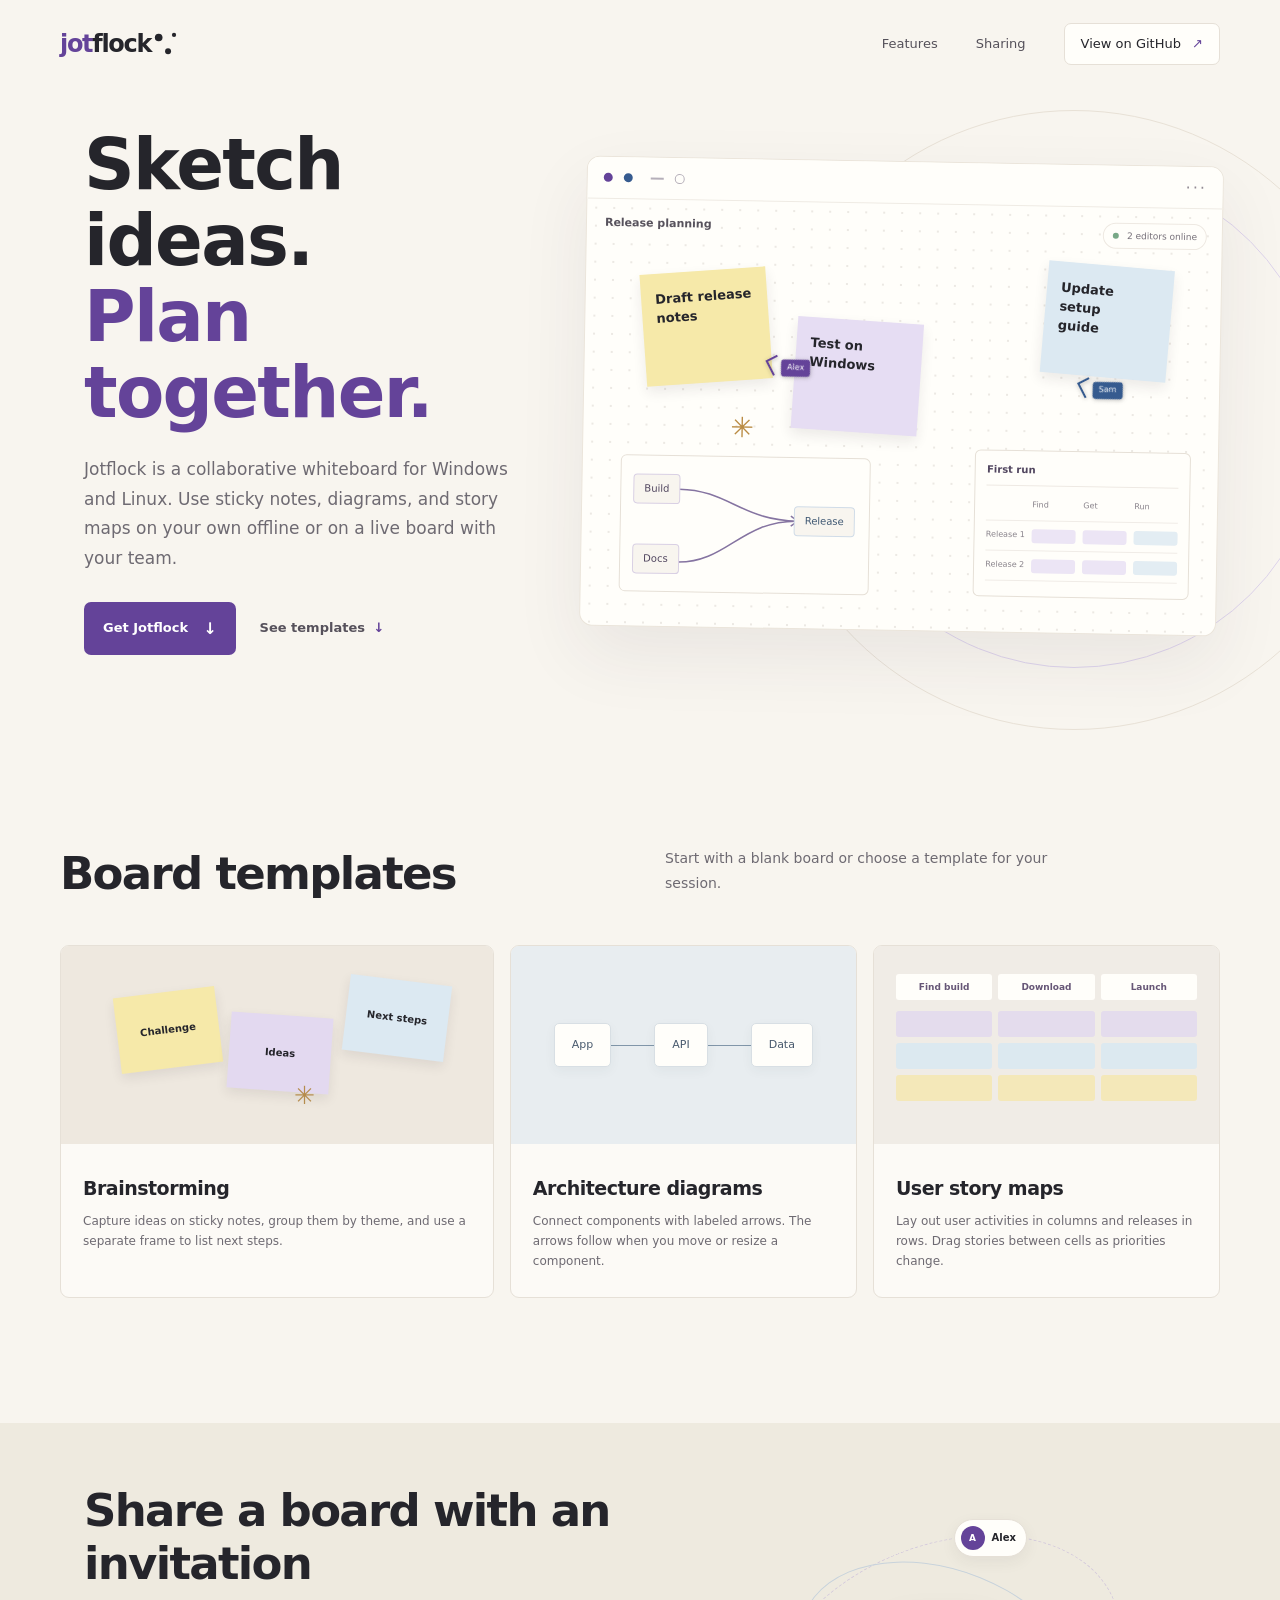
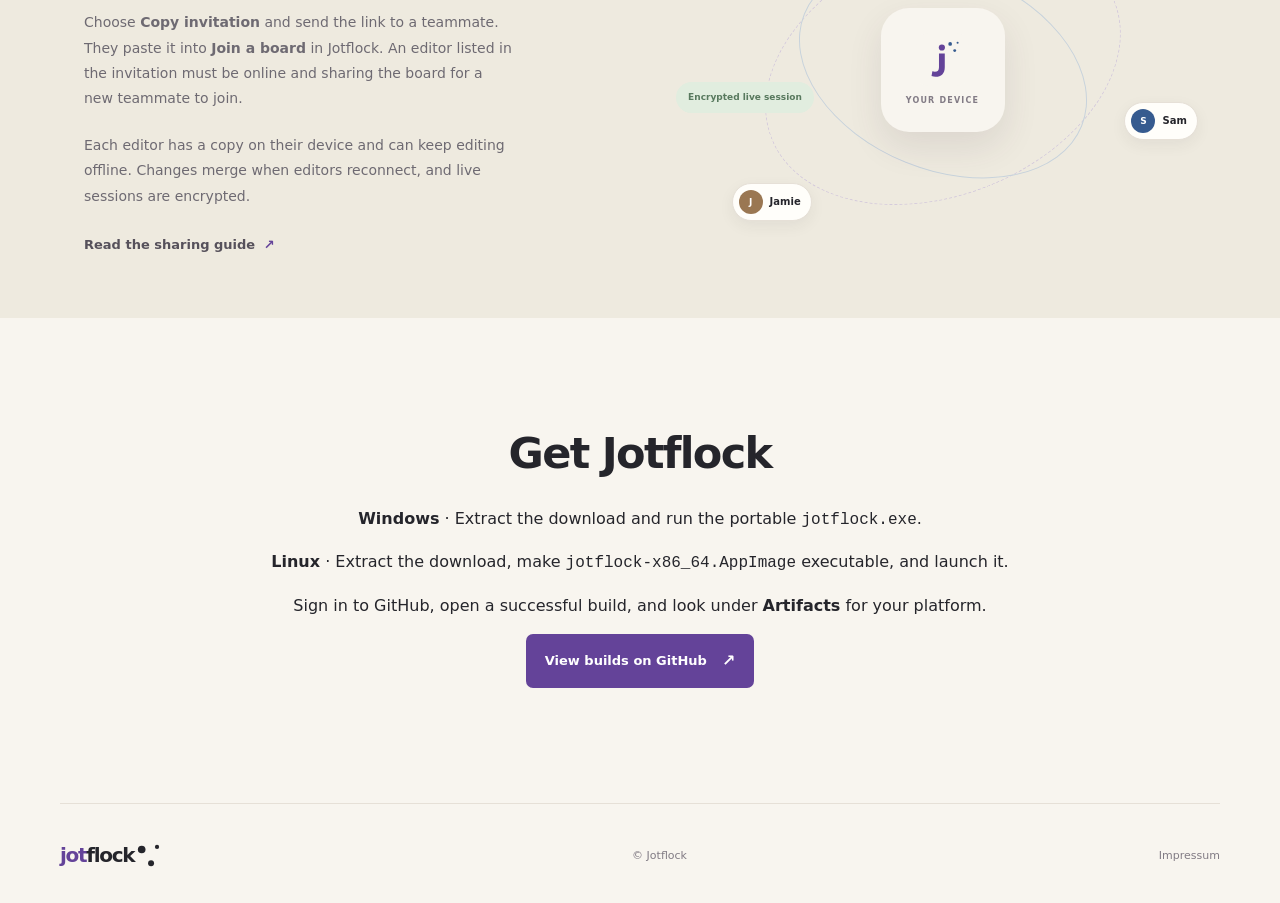
==== html/index.html @ d2d6084c "refactor: enhance application stability and functionality" ====
<!doctype html>
<html lang="en">
<head>
  <meta charset="utf-8">
  <meta name="viewport" content="width=device-width, initial-scale=1">
  <meta name="theme-color" content="#f8f5ef">
  <meta name="description" content="Jotflock is a collaborative whiteboard for Windows and Linux. Brainstorm, draw diagrams and map user stories on boards you can edit offline.">
  <title>Jotflock | Collaborative whiteboard for Windows and Linux</title>
  <link rel="icon" href="favicon.ico" sizes="16x16 32x32 48x48">
  <link rel="stylesheet" href="styles.css">
</head>
<body>
  <header class="site-header wrap">
    <a class="brand" href="#top" aria-label="Jotflock home">
      <span class="brand-jot">jot</span>
      <span class="brand-flock">flock
        <svg viewBox="154 40 54 54" width="23" height="23" fill="currentColor" aria-hidden="true">
          <defs>
            <g id="flock-dots">
              <circle cx="165" cy="53" r="9"/>
              <circle cx="187" cy="85" r="7"/>
              <circle cx="201" cy="47" r="5"/>
            </g>
          </defs>
          <use href="#flock-dots"/>
        </svg>
      </span>
    </a>
    <nav aria-label="Main navigation">
      <a href="#features">Features</a>
      <a href="#how-it-works">Sharing</a>
      <a class="nav-cta" href="https://github.com/janchri/jotflock">View on GitHub <span aria-hidden="true">↗</span></a>
    </nav>
  </header>

  <main id="top">
    <section class="hero wrap">
      <div class="hero-copy">
        <h1>Sketch ideas.<br><em>Plan together.</em></h1>
        <p class="intro">Jotflock is a collaborative whiteboard for Windows and Linux. Use sticky notes, diagrams, and story maps on your own offline or on a live board with your team.</p>
        <div class="hero-actions">
          <a class="button button-primary" href="#get-started">Get Jotflock <span aria-hidden="true">↓</span></a>
          <a class="text-link" href="#features">See templates <span aria-hidden="true">↓</span></a>
        </div>
      </div>

      <div class="canvas-scene" role="img" aria-label="Example release planning board with sticky notes, a release diagram, and a story map for running the app">
        <div class="canvas-toolbar"><span class="tool-dot violet"></span><span class="tool-dot blue"></span><span class="tool-line"></span><span class="tool-circle"></span><span class="tool-more">···</span></div>
        <div class="canvas-label">Release planning</div>
        <div class="board-grid"></div>
        <div class="sticky sticky-yellow">Draft release<br>notes</div>
        <div class="sticky sticky-lilac">Test on<br>Windows</div>
        <div class="sticky sticky-blue">Update setup<br>guide</div>
        <div class="idea-star" aria-hidden="true">✳</div>
        <div class="diagram-card">
          <span class="diagram-node node-one">Build</span>
          <span class="diagram-node node-two">Docs</span>
          <span class="diagram-node node-three">Release</span>
          <svg viewBox="0 0 220 110" aria-hidden="true">
            <path d="M43 18 C92 18 105 48 162 48 M42 91 C92 91 105 48 162 48"/>
            <path d="m155 43 7 5-7 5"/>
          </svg>
        </div>
        <div class="story-card">
          <div class="story-head">First run</div>
          <div class="story-row story-columns"><span></span><span>Find</span><span>Get</span><span>Run</span></div>
          <div class="story-row"><span>Release 1</span><i></i><i></i><i></i></div>
          <div class="story-row"><span>Release 2</span><i></i><i></i><i></i></div>
        </div>
        <div class="cursor cursor-violet"><span>Alex</span></div><div class="cursor cursor-blue"><span>Sam</span></div>
        <div class="canvas-caption"><span class="caption-pulse"></span> 2 editors online</div>
      </div>
      <div class="hero-orbit orbit-one"></div><div class="hero-orbit orbit-two"></div>
    </section>

    <section class="features section wrap" id="features">
      <div class="section-heading">
        <h2>Board templates</h2>
        <p>Start with a blank board or choose a template for your session.</p>
      </div>
      <div class="feature-grid">
        <article class="feature feature-large">
          <div class="feature-art art-notes" aria-hidden="true"><span class="mini-sticky one">Challenge</span><span class="mini-sticky two">Ideas</span><span class="mini-sticky three">Next steps</span><span class="art-spark">✳</span></div>
          <div class="feature-copy"><h3>Brainstorming</h3><p>Capture ideas on sticky notes, group them by theme, and use a separate frame to list next steps.</p></div>
        </article>
        <article class="feature">
          <div class="feature-art art-architecture" aria-hidden="true"><div class="arch-node">App</div><div class="arch-node">API</div><div class="arch-node">Data</div><span class="arch-link link-a"></span><span class="arch-link link-b"></span></div>
          <div class="feature-copy"><h3>Architecture diagrams</h3><p>Connect components with labeled arrows. The arrows follow when you move or resize a component.</p></div>
        </article>
        <article class="feature">
          <div class="feature-art art-map" aria-hidden="true"><div class="map-labels"><span>Find build</span><span>Download</span><span>Launch</span></div><div class="map-lane"><i></i><i></i><i></i></div><div class="map-lane"><i></i><i></i><i></i></div><div class="map-lane"><i></i><i></i><i></i></div></div>
          <div class="feature-copy"><h3>User story maps</h3><p>Lay out user activities in columns and releases in rows. Drag stories between cells as priorities change.</p></div>
        </article>
      </div>
    </section>

    <section class="local-first" id="how-it-works">
      <div class="local-inner wrap">
        <div class="local-copy">
          <h2>Share a board with an invitation</h2>
          <p>Choose <strong>Copy invitation</strong> and send the link to a teammate. They paste it into <strong>Join a board</strong> in Jotflock. An editor listed in the invitation must be online and sharing the board for a new teammate to join.</p>
          <p>Each editor has a copy on their device and can keep editing offline. Changes merge when editors reconnect, and live sessions are encrypted.</p>
          <a class="text-link" href="https://github.com/janchri/jotflock#encrypted-live-collaboration">Read the sharing guide <span aria-hidden="true">↗</span></a>
        </div>
        <div class="local-visual" role="img" aria-label="Illustration of three teammates connected to your device in an encrypted live session">
          <div class="local-ring ring-back"></div><div class="local-ring ring-front"></div>
          <div class="local-device"><img src="assets/jotflock.svg" alt=""><span>YOUR DEVICE</span></div>
          <div class="local-peer peer-one"><span class="peer-avatar">A</span><span>Alex</span></div>
          <div class="local-peer peer-two"><span class="peer-avatar">S</span><span>Sam</span></div>
          <div class="local-peer peer-three"><span class="peer-avatar">J</span><span>Jamie</span></div>
          <div class="local-connection">Encrypted live session</div>
        </div>
      </div>
    </section>

    <section class="closing wrap" id="get-started">
      <h2>Get Jotflock</h2>
      <p><strong>Windows</strong> &middot; Extract the download and run the portable <code>jotflock.exe</code>.</p>
      <p><strong>Linux</strong> &middot; Extract the download, make <code>jotflock-x86_64.AppImage</code> executable, and launch it.</p>
      <p>Sign in to GitHub, open a successful build, and look under <strong>Artifacts</strong> for your platform.</p>
      <a class="button button-primary" href="https://github.com/janchri/jotflock/actions/workflows/build.yml">View builds on GitHub <span aria-hidden="true">↗</span></a>
    </section>
  </main>
  <footer class="site-footer wrap">
    <a class="brand" href="#top" aria-label="Jotflock home">
      <span class="brand-jot">jot</span>
      <span class="brand-flock">flock
        <svg viewBox="154 40 54 54" width="23" height="23" fill="currentColor" aria-hidden="true">
          <use href="#flock-dots"/>
        </svg>
      </span>
    </a>
    <span>© Jotflock</span>
    <nav class="footer-links" aria-label="Legal">
      <a href="impressum.html">Impressum</a>
    </nav>
  </footer>
</body>
</html>
---- html/styles.css ----
:root{color-scheme:light;--paper:#f8f5ef;--ink:#25252b;--muted:#6e6a72;--violet:#644399;--violet-dark:#4d3475;--blue:#365b8f;--line:#e6e0d7;--white:#fffefa}
*{box-sizing:border-box}html{scroll-behavior:smooth}body{margin:0;background:var(--paper);color:var(--ink);font-family:Inter,ui-sans-serif,system-ui,-apple-system,BlinkMacSystemFont,"Segoe UI",sans-serif;font-size:16px;line-height:1.6}a{color:inherit;text-decoration:none}.wrap{width:min(1160px,calc(100% - 64px));margin-inline:auto}.site-header{height:88px;display:flex;align-items:center;justify-content:space-between;position:relative;z-index:5}.brand{font-family:inherit;font-size:24px;font-weight:600;letter-spacing:-1.3px;display:inline-flex;align-items:center}.brand-jot{color:var(--violet);font-weight:800}.brand-flock{display:inline-flex;align-items:center;gap:3px}.site-header nav{display:flex;align-items:center;gap:38px;font-size:13px;color:#55515a}.site-header nav a:hover,.text-link:hover{color:var(--violet)}.nav-cta{background:#fffefa;border:1px solid var(--line);padding:10px 16px;border-radius:7px;color:var(--ink)!important}.nav-cta span{color:var(--violet);margin-left:7px}
.hero{min-height:640px;display:grid;grid-template-columns:.88fr 1.12fr;align-items:center;gap:22px;position:relative;padding:20px 0 66px}.hero-copy{position:relative;z-index:2;padding:12px 0 0 24px}.eyebrow{font-size:11px;letter-spacing:1.8px;text-transform:uppercase;font-weight:700;color:var(--violet);margin:0 0 22px}.eyebrow-dot{display:inline-block;width:7px;height:7px;border-radius:50%;background:var(--violet);margin:0 8px 1px 0;box-shadow:0 0 0 4px #64439918}h1,h2,h3,p{margin-top:0}h1,h2,h3{font-family:inherit;letter-spacing:-1.7px}h1{font-size:clamp(48px,5.5vw,72px);line-height:1.08;margin:0 0 24px;font-weight:600}h1 em,h2 em{font-style:normal;color:var(--violet)}.intro{font-size:17px;line-height:1.75;color:var(--muted);max-width:430px;margin-bottom:28px}.hero-actions{display:flex;align-items:center;gap:24px}.button{display:inline-flex;align-items:center;gap:15px;padding:14px 19px;border-radius:7px;font-weight:600;font-size:13px;transition:transform .2s,box-shadow .2s}.button:hover{transform:translateY(-2px);box-shadow:0 8px 20px #34215420}.button-primary{background:var(--violet);color:white}.button-primary span{font-size:16px}.text-link{font-size:13px;font-weight:600;color:#56515b}.text-link span{color:var(--violet);padding-left:4px}.hero-note{margin:34px 0 0;color:#8b858e;font-size:11px;letter-spacing:.2px}.hero-note span{color:var(--blue);padding-right:6px}.canvas-scene{height:470px;position:relative;margin:22px 0 0;overflow:hidden;border:1px solid #ebe5db;border-radius:13px;background:#fffefa;box-shadow:0 28px 70px #3a2a4213;transform:rotate(1deg);z-index:1}.board-grid{position:absolute;inset:42px 0 0;background-image:radial-gradient(#dcd7d1 1px,transparent 1px);background-size:18px 18px;opacity:.55}.canvas-toolbar{height:42px;border-bottom:1px solid #efebe4;display:flex;align-items:center;gap:11px;padding:0 16px;position:relative;z-index:1;background:#fffefa}.tool-dot{width:9px;height:9px;border-radius:50%}.tool-dot.violet{background:var(--violet)}.tool-dot.blue{background:var(--blue)}.tool-line{height:2px;width:13px;background:#b5afb9;margin-left:7px}.tool-circle{width:10px;height:10px;border:1.5px solid #b5afb9;border-radius:50%}.tool-more{margin-left:auto;color:#928b94;letter-spacing:2px}.canvas-label{position:absolute;z-index:1;top:57px;left:18px;font-size:11px;font-weight:600;color:#57525c}.sticky{position:absolute;z-index:1;width:126px;height:112px;padding:17px 14px;font-family:inherit;font-size:13px;font-weight:600;line-height:1.45;box-shadow:0 6px 13px #28202b17}.sticky-yellow{top:112px;left:58px;background:#f6e9a9;transform:rotate(-5deg)}.sticky-lilac{top:159px;left:210px;background:#e6ddf3;transform:rotate(3deg)}.sticky-blue{top:100px;right:50px;background:#dce9f2;transform:rotate(4deg)}.idea-star{position:absolute;top:247px;left:147px;color:#ba8c44;font-size:28px}.diagram-card{position:absolute;left:38px;bottom:34px;width:250px;height:137px;border:1px solid #e6e0d7;background:#fffefa;z-index:1;border-radius:6px}.diagram-node{position:absolute;z-index:1;background:#f8f5ef;border:1px solid #d9d0e4;border-radius:4px;padding:6px 10px;font-size:10px;color:#51465f}.node-one{left:12px;top:18px}.node-two{left:12px;bottom:17px}.node-three{right:14px;top:48px;border-color:#d0dce8;color:#3e5772}.diagram-card svg{position:absolute;inset:15px;width:220px;height:110px;fill:none;stroke:#8574a1;stroke-width:1.5}.story-card{position:absolute;right:27px;bottom:35px;width:216px;height:147px;border:1px solid #e6e0d7;background:#fffefa;z-index:1;padding:11px;border-radius:6px}.story-head{font-size:10px;font-weight:700;color:#51465f;border-bottom:1px solid #eee9e3;padding-bottom:7px;margin-bottom:5px}.story-row{height:30px;display:flex;align-items:center;gap:7px;border-bottom:1px solid #f0ece7}.story-row span{font-size:8px;color:#89838b;width:39px}.story-row i{height:14px;flex:1;background:#ece5f5;border-radius:3px}.story-row i:last-child{background:#e3edf3}.cursor{position:absolute;z-index:2;width:13px;height:17px;border-left:2px solid white;border-top:2px solid white;filter:drop-shadow(0 1px 2px #3335);transform:rotate(-28deg)}.cursor span{position:absolute;top:10px;left:7px;transform:rotate(28deg);padding:2px 6px;border-radius:3px;color:#fff;font-size:8px;white-space:nowrap}.cursor-violet{left:184px;top:197px;border-left-color:var(--violet);border-top-color:var(--violet)}.cursor-violet span{background:var(--violet)}.cursor-blue{right:126px;top:214px;border-left-color:var(--blue);border-top-color:var(--blue)}.cursor-blue span{background:var(--blue)}.canvas-caption{position:absolute;right:15px;top:57px;z-index:1;color:#77717a;font-size:9px;background:#fffefa;border:1px solid #eee9e2;padding:5px 9px;border-radius:20px}.caption-pulse{display:inline-block;width:6px;height:6px;background:#78a887;border-radius:50%;margin-right:5px}.hero-orbit{position:absolute;border:1px solid #ddd3eb;border-radius:50%;pointer-events:none}.orbit-one{width:500px;height:500px;right:-104px;top:80px}.orbit-two{width:620px;height:620px;right:-164px;top:22px;border-color:#e8e1d6}
.proof{display:flex;align-items:center;justify-content:space-between;border-top:1px solid var(--line);border-bottom:1px solid var(--line);padding:24px 4px;color:#56515b;font-size:12px}.proof p{margin:0;color:#8b858e;font-size:11px;text-transform:uppercase;letter-spacing:1px}.proof div{font-weight:600}.proof div span{font-size:10px;color:var(--violet);margin-right:8px}
.section{padding-top:118px;padding-bottom:125px}.section-heading{display:grid;grid-template-columns:1fr 1fr;column-gap:50px;align-items:end;margin-bottom:45px}.section-heading .eyebrow{grid-column:1/-1;margin-bottom:16px}.section-heading h2,.local-copy h2,.closing h2{font-size:45px;line-height:1.18;font-weight:600;margin:0}.section-heading>p:last-child{max-width:430px;margin:0 0 5px;color:var(--muted);line-height:1.75;font-size:14px}.feature-grid{display:grid;grid-template-columns:1.25fr 1fr 1fr;gap:16px}.feature{border:1px solid var(--line);border-radius:9px;background:#fcfaf6;overflow:hidden}.feature-art{height:198px;position:relative;background:#f0ebe3;overflow:hidden}.feature-copy{padding:23px 22px 25px}.feature-number{font-size:9px;letter-spacing:1.3px;color:var(--violet);font-weight:700}.feature-copy h3{font-size:19px;line-height:1.35;letter-spacing:-.5px;margin:9px 0 9px}.feature-copy p{font-size:12px;color:var(--muted);line-height:1.7;margin:0}.feature-large .feature-art{background:#eee8df}.mini-sticky{position:absolute;display:grid;place-items:center;width:102px;height:76px;font-size:10px;font-weight:600;box-shadow:0 5px 12px #30263418;transform:rotate(-7deg)}.mini-sticky.one{background:#f6e9a9;left:13%;top:23%}.mini-sticky.two{background:#e3d9f0;left:39%;top:35%;transform:rotate(4deg)}.mini-sticky.three{background:#dce9f2;left:66%;top:17%;transform:rotate(7deg)}.art-spark{position:absolute;color:#b58c4d;left:54%;bottom:14%;font-size:25px}.art-architecture{background:#e8edf0;display:flex;align-items:center;justify-content:space-evenly}.arch-node{position:relative;z-index:2;background:#fffefa;border:1px solid #d8dfe4;border-radius:5px;padding:12px 17px;font-size:11px;color:#48596d;box-shadow:0 4px 12px #24384a0c}.arch-link{position:absolute;height:1px;background:#8196a9;top:50%;width:29%}.link-a{left:22%}.link-b{right:22%}.art-map{padding:28px 22px;background:#f0ece6}.map-labels{display:grid;grid-template-columns:repeat(3,1fr);gap:6px;margin:0 0 11px}.map-labels span{background:#fffefa;padding:6px 5px;text-align:center;border-radius:3px;font-size:9px;font-weight:600;color:#665676}.map-lane{display:grid;grid-template-columns:repeat(3,1fr);gap:6px;margin-bottom:6px}.map-lane i{height:26px;background:#e4dced;border-radius:3px}.map-lane:nth-of-type(3) i{background:#dce9f0}.map-lane:nth-of-type(4) i{background:#f4e8b9}
.local-first{background:#eeeadf;overflow:hidden}.local-inner{min-height:495px;display:grid;grid-template-columns:1fr 1fr;align-items:center;gap:50px}.local-copy{padding-left:24px}.local-copy .eyebrow{margin-bottom:16px}.local-copy h2{margin-bottom:20px}.local-copy>p:not(.eyebrow){max-width:430px;color:var(--muted);font-size:14px;line-height:1.8;margin-bottom:22px}.local-visual{height:400px;position:relative}.local-ring{position:absolute;border:1px solid #d5cbdc;border-radius:50%;left:50%;top:50%;transform:translate(-50%,-50%)}.ring-back{width:370px;height:250px;transform:translate(-50%,-50%) rotate(-22deg);border-style:dashed}.ring-front{width:300px;height:200px;transform:translate(-50%,-50%) rotate(22deg);border-color:#c8d3dc}.local-device{position:absolute;left:50%;top:50%;transform:translate(-50%,-50%);width:124px;height:124px;border-radius:28px;background:var(--paper);box-shadow:0 15px 35px #493a4c1c;display:flex;align-items:center;justify-content:center;flex-direction:column;gap:9px}.local-device img{width:53px;height:53px}.local-device span{font-size:8px;letter-spacing:1.2px;color:#827b85;font-weight:700}.local-peer{position:absolute;display:flex;align-items:center;gap:7px;background:#fffefa;padding:6px 10px 6px 6px;border:1px solid #e6e0d7;border-radius:20px;font-size:10px;font-weight:600;box-shadow:0 5px 15px #342a3510}.peer-avatar{width:24px;height:24px;border-radius:50%;display:grid;place-items:center;color:white;background:var(--violet);font-size:9px}.peer-one{top:49px;left:52%}.peer-two{right:4%;top:58%}.peer-two .peer-avatar{background:var(--blue)}.peer-three{bottom:49px;left:12%}.peer-three .peer-avatar{background:#9a7752}.local-connection{position:absolute;top:53%;left:2%;padding:8px 12px;border-radius:20px;background:#e1eddf;color:#58795e;font-size:9px;font-weight:600}.site-footer{height:104px;display:flex;align-items:center;justify-content:space-between;border-top:1px solid var(--line);color:#817b84;font-size:11px}.site-footer p{margin:0}.site-footer .brand{color:var(--ink);font-size:20px}
.closing{text-align:center;padding-top:110px;padding-bottom:115px}.closing .eyebrow{margin-bottom:17px}.closing h2{font-size:43px;margin-bottom:27px}.closing .button{margin:auto}
@media(max-width:900px){.hero{grid-template-columns:1fr;padding-top:40px;gap:24px}.hero-copy{padding-left:0}.canvas-scene{width:min(100%,650px);margin:10px auto 0}.hero-orbit{right:-240px}.proof{gap:15px;flex-wrap:wrap}.section-heading{grid-template-columns:1fr;gap:15px}.section-heading .eyebrow{margin-bottom:0}.section-heading>p:last-child{max-width:600px}.feature-grid{grid-template-columns:1fr 1fr}.feature-large{grid-column:1/-1}.feature-large .feature-art{height:220px}.local-inner{gap:10px}.local-copy{padding-left:0}.local-visual{transform:scale(.9)}}
@media(max-width:620px){.wrap{width:calc(100% - 36px)}.site-header{height:72px}.site-header nav{gap:14px}.site-header nav>a:not(.nav-cta){display:none}.nav-cta{padding:8px 11px}.hero{padding-top:43px;min-height:auto;padding-bottom:48px}h1{font-size:clamp(38px,10.5vw,53px)}.intro{font-size:15px}.hero-actions{align-items:flex-start;flex-direction:column;gap:15px}.hero-note{margin-top:24px}.canvas-scene{height:390px;transform:none}.sticky{transform:scale(.83)!important}.sticky-yellow{left:20px}.sticky-lilac{left:145px}.sticky-blue{right:10px}.diagram-card{left:15px;bottom:25px;transform:scale(.83);transform-origin:left bottom}.story-card{right:10px;bottom:25px;transform:scale(.83);transform-origin:right bottom}.canvas-caption{top:59px}.proof{align-items:flex-start;flex-direction:column;padding:19px 0}.proof p{margin-bottom:5px}.section{padding-top:78px;padding-bottom:80px}.section-heading h2,.local-copy h2{font-size:37px}.feature-grid{grid-template-columns:1fr}.feature-large{grid-column:auto}.feature-art,.feature-large .feature-art{height:185px}.local-inner{grid-template-columns:1fr;padding-top:75px;padding-bottom:50px;gap:0}.local-copy{position:relative;z-index:1}.local-visual{height:330px;transform:scale(.85);transform-origin:top center;margin-top:26px}.closing{padding-top:78px;padding-bottom:82px}.closing h2{font-size:35px}.site-footer{height:auto;min-height:110px;gap:10px;flex-wrap:wrap;padding:20px 0}.site-footer p{order:3;width:100%}}
@media(prefers-reduced-motion:reduce){html{scroll-behavior:auto}*,*::before,*::after{transition:none!important}}
.story-columns span:not(:first-child) {
  flex: 1;
}
.footer-links a:hover{color:var(--violet)}
.legal-page{min-height:calc(100vh - 192px);max-width:820px;padding-top:84px;padding-bottom:110px}.legal-page h1{font-size:clamp(42px,5vw,60px);margin-bottom:24px}.legal-page section{margin-top:38px}.legal-page h2{font-size:22px;letter-spacing:-.5px;margin-bottom:12px}.legal-page p,.legal-page address{color:var(--muted);font-size:15px;line-height:1.8}.legal-page address{font-style:normal}.legal-notice{padding:14px 16px;background:#fffefa;border:1px solid var(--line);border-radius:7px;color:var(--violet-dark)!important}
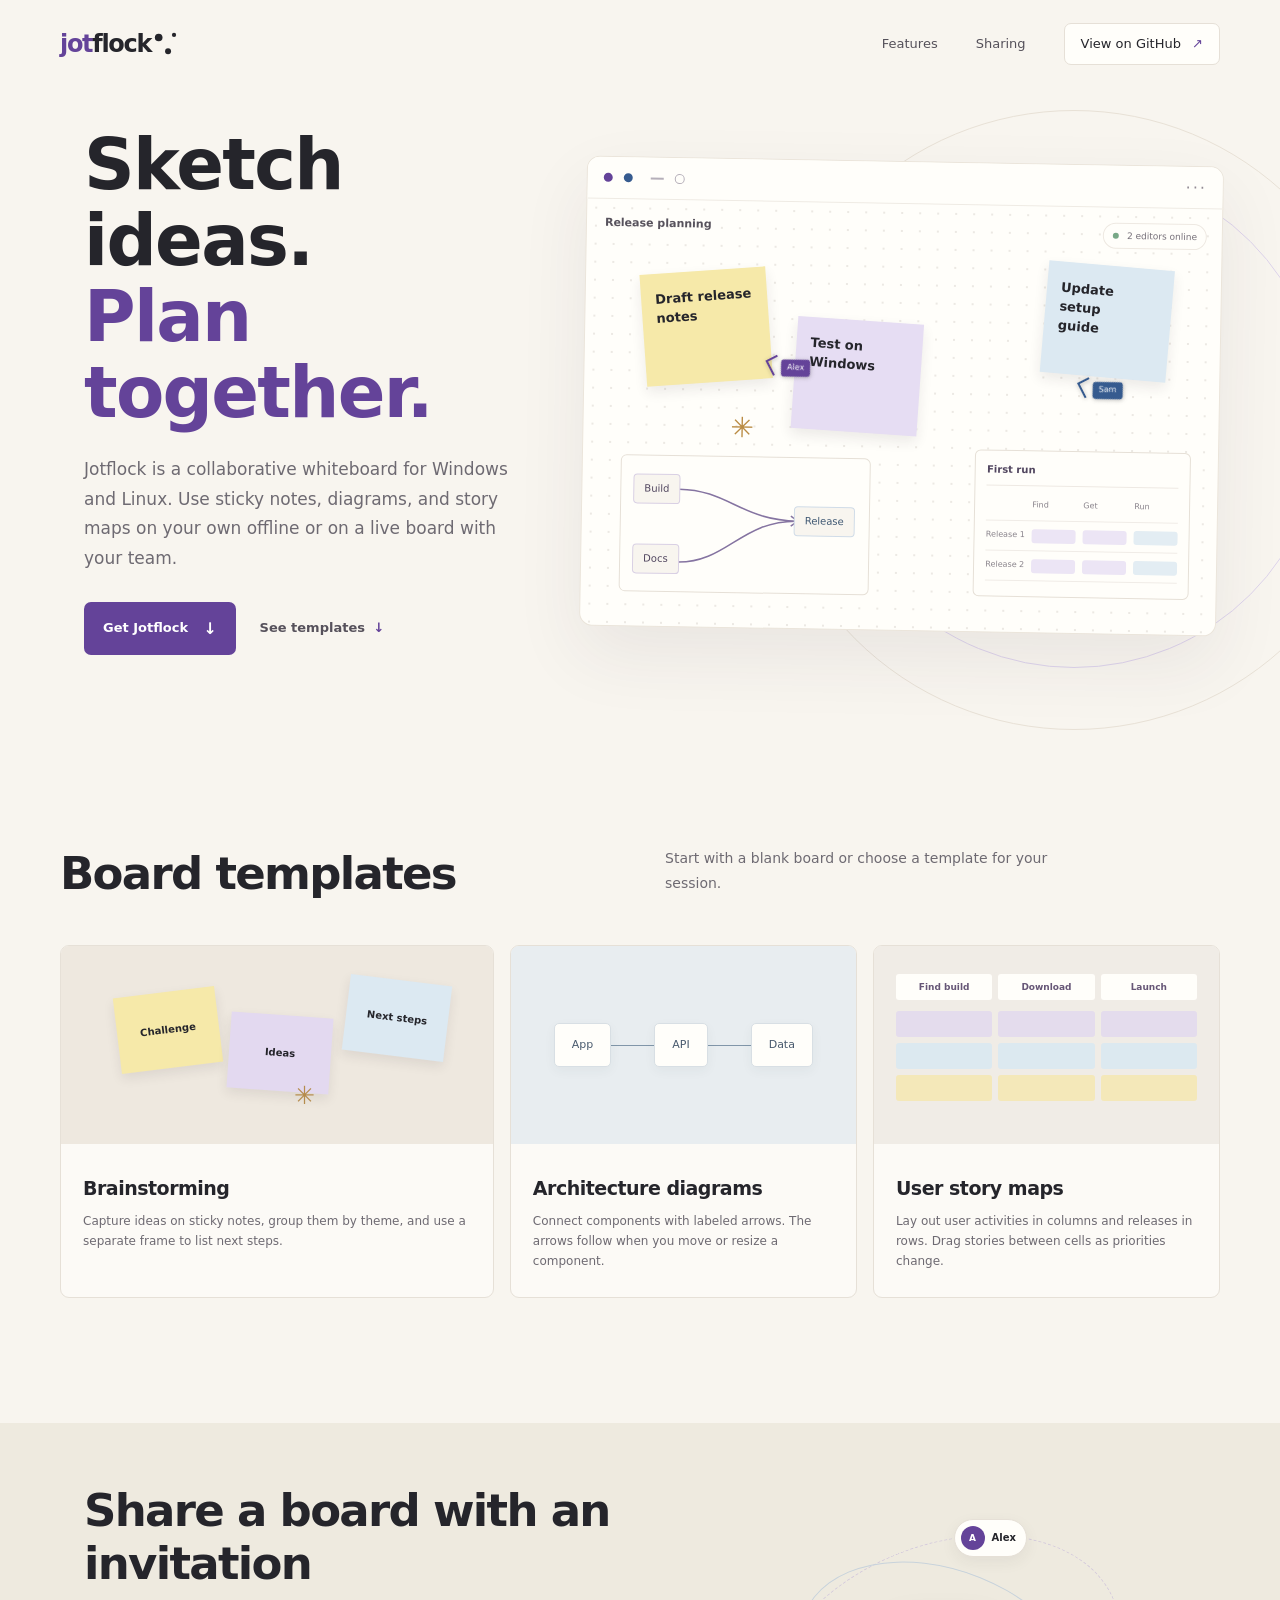
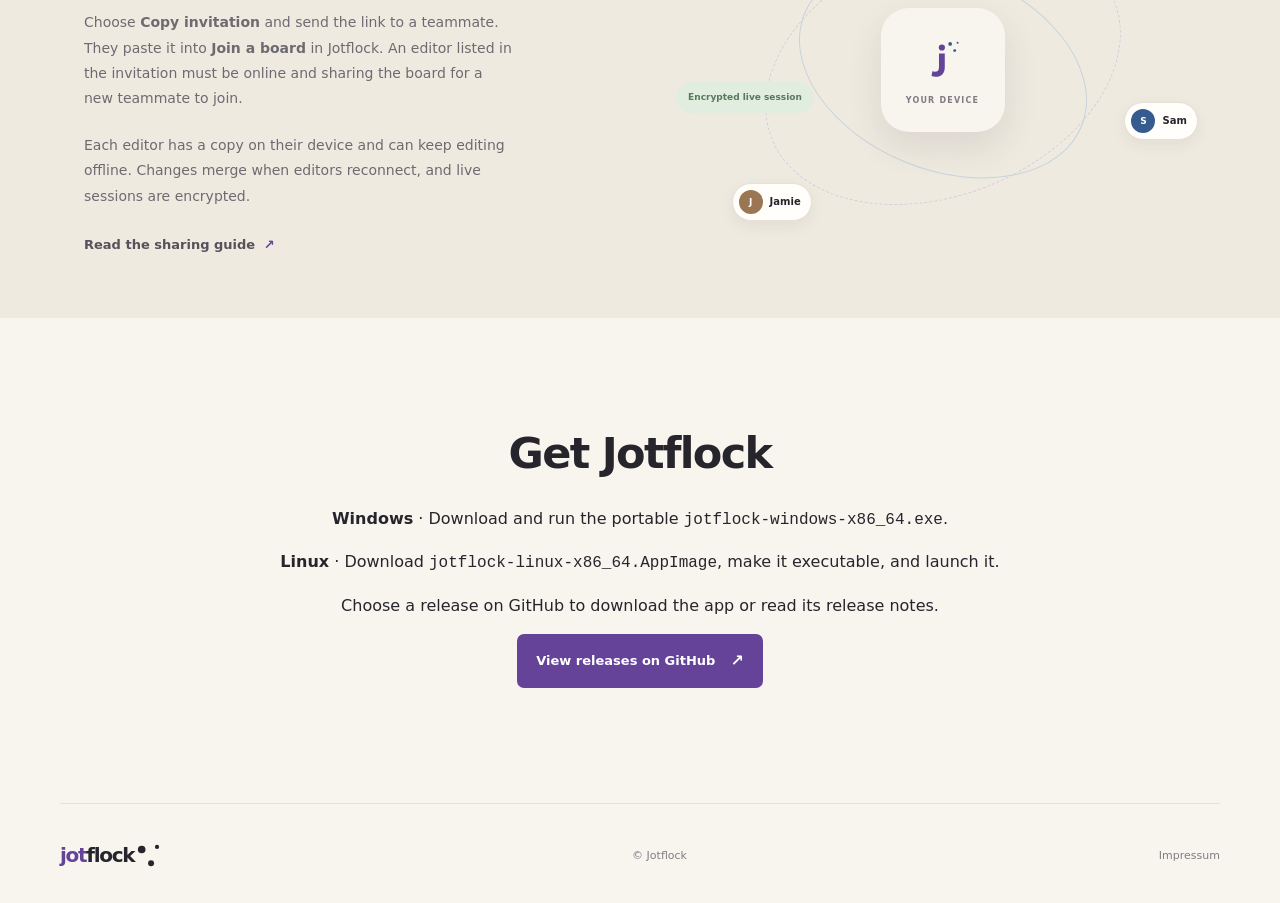
==== commit 88dabd96: "build: automate tagged releases" ====
--- a/html/index.html
+++ b/html/index.html
@@ -115,10 +115,10 @@
 
     <section class="closing wrap" id="get-started">
       <h2>Get Jotflock</h2>
-      <p><strong>Windows</strong> &middot; Extract the download and run the portable <code>jotflock.exe</code>.</p>
-      <p><strong>Linux</strong> &middot; Extract the download, make <code>jotflock-x86_64.AppImage</code> executable, and launch it.</p>
-      <p>Sign in to GitHub, open a successful build, and look under <strong>Artifacts</strong> for your platform.</p>
-      <a class="button button-primary" href="https://github.com/janchri/jotflock/actions/workflows/build.yml">View builds on GitHub <span aria-hidden="true">↗</span></a>
+      <p><strong>Windows</strong> &middot; Download and run the portable <code>jotflock-windows-x86_64.exe</code>.</p>
+      <p><strong>Linux</strong> &middot; Download <code>jotflock-linux-x86_64.AppImage</code>, make it executable, and launch it.</p>
+      <p>Choose a release on GitHub to download the app or read its release notes.</p>
+      <a class="button button-primary" href="https://github.com/janchri/jotflock/releases">View releases on GitHub <span aria-hidden="true">↗</span></a>
     </section>
   </main>
   <footer class="site-footer wrap">
